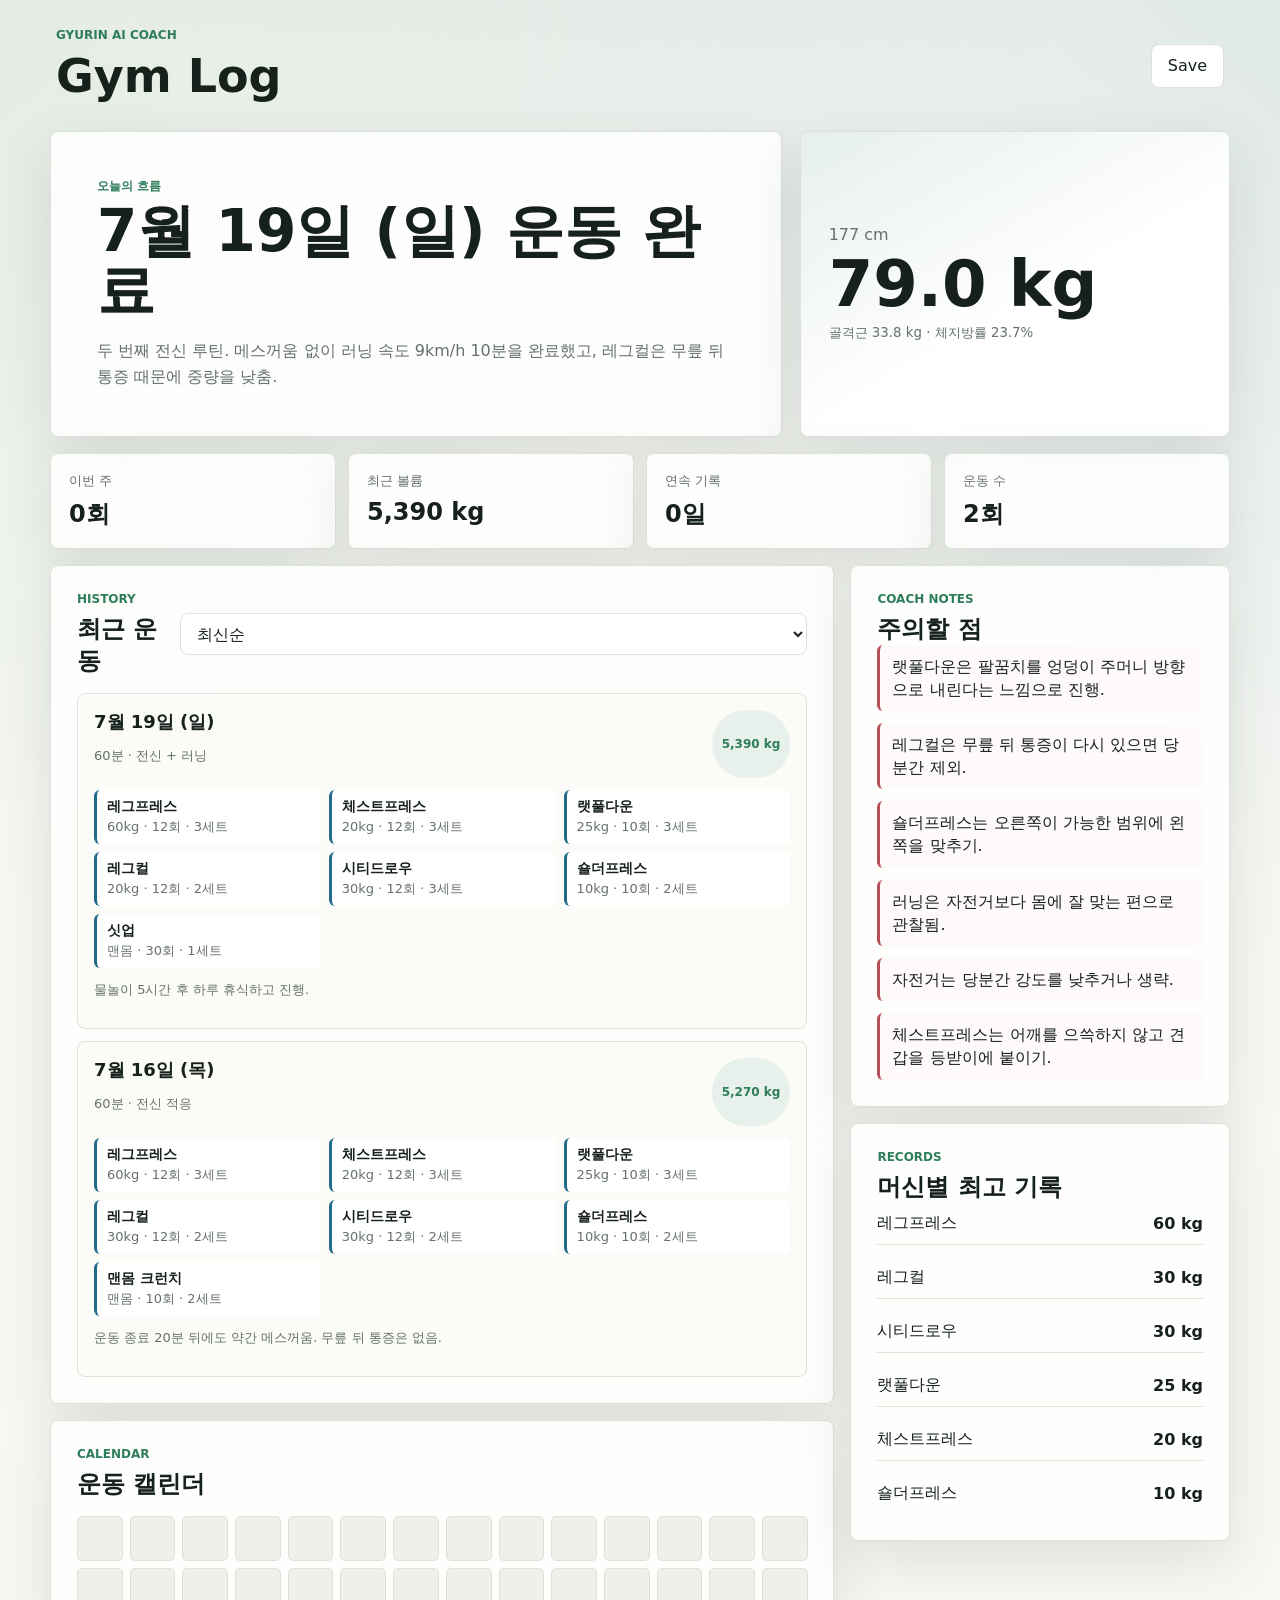
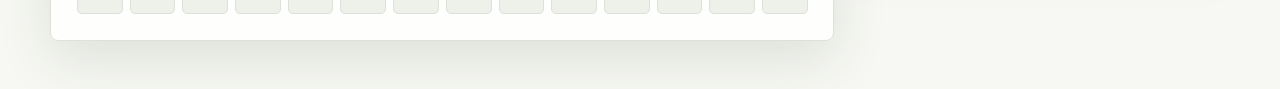
==== index.html @ 1084e630 "Add Gym Log save workflow" ====
<!doctype html>
<html lang="ko">
  <head>
    <meta charset="utf-8">
    <meta name="viewport" content="width=device-width, initial-scale=1">
    <title>Gym Log</title>
    <meta name="description" content="Personal workout log and AI coaching history.">
    <link rel="stylesheet" href="./styles.css">
  </head>
  <body>
    <header class="topbar">
      <div>
        <p class="eyebrow">Gyurin AI Coach</p>
        <h1>Gym Log</h1>
      </div>
      <a class="ghost-button" href="./save.html" aria-label="저장 페이지 열기">Save</a>
    </header>

    <main>
      <section class="hero">
        <div class="hero-copy">
          <p class="eyebrow">오늘의 흐름</p>
          <h2 id="heroTitle">운동 기록을 불러오는 중</h2>
          <p id="heroText">최근 운동, 주간 기록, 주의할 부위를 정리하고 있어.</p>
        </div>
        <div class="body-panel" aria-label="현재 인바디 기준">
          <span>177 cm</span>
          <strong>79.0 kg</strong>
          <small>골격근 33.8 kg · 체지방률 23.7%</small>
        </div>
      </section>

      <section class="metrics" aria-label="운동 요약">
        <article>
          <span>이번 주</span>
          <strong id="weekCount">0회</strong>
        </article>
        <article>
          <span>최근 볼륨</span>
          <strong id="lastVolume">0 kg</strong>
        </article>
        <article>
          <span>연속 기록</span>
          <strong id="streak">0일</strong>
        </article>
        <article>
          <span>운동 수</span>
          <strong id="totalWorkouts">0회</strong>
        </article>
      </section>

      <section class="layout">
        <div class="primary-stack">
          <section class="section">
            <div class="section-heading">
              <div>
                <p class="eyebrow">History</p>
                <h2>최근 운동</h2>
              </div>
              <select id="sortSelect" aria-label="운동 기록 정렬">
                <option value="desc">최신순</option>
                <option value="asc">오래된순</option>
              </select>
            </div>
            <div id="workoutList" class="workout-list"></div>
          </section>

          <section class="section">
            <div class="section-heading">
              <div>
                <p class="eyebrow">Calendar</p>
                <h2>운동 캘린더</h2>
              </div>
            </div>
            <div id="calendar" class="calendar" aria-label="최근 운동 캘린더"></div>
          </section>
        </div>

        <aside class="side-stack">
          <section class="section">
            <p class="eyebrow">Coach Notes</p>
            <h2>주의할 점</h2>
            <div id="coachNotes" class="note-list"></div>
          </section>

          <section class="section">
            <p class="eyebrow">Records</p>
            <h2>머신별 최고 기록</h2>
            <div id="records" class="record-list"></div>
          </section>
        </aside>
      </section>
    </main>

    <script src="./app.js"></script>
  </body>
</html>
---- styles.css ----
:root {
  color-scheme: light;
  --ink: #17211b;
  --muted: #65716a;
  --paper: #f7f8f3;
  --panel: #ffffff;
  --line: #dce2d7;
  --green: #2f7d5b;
  --blue: #246b8a;
  --gold: #b98524;
  --rose: #b7505a;
  --shadow: 0 18px 55px rgba(35, 47, 39, 0.12);
}

* {
  box-sizing: border-box;
}

body {
  margin: 0;
  min-height: 100vh;
  background:
    linear-gradient(140deg, rgba(47, 125, 91, 0.10), transparent 34%),
    linear-gradient(220deg, rgba(36, 107, 138, 0.11), transparent 36%),
    var(--paper);
  color: var(--ink);
  font-family: Inter, Pretendard, "Segoe UI", system-ui, -apple-system, sans-serif;
}

a {
  color: inherit;
}

button,
input,
textarea,
select {
  font: inherit;
}

.topbar {
  display: flex;
  align-items: center;
  justify-content: space-between;
  gap: 16px;
  padding: 28px clamp(18px, 5vw, 56px) 10px;
}

.topbar h1,
.hero h2,
.section h2 {
  margin: 0;
  letter-spacing: 0;
}

.topbar h1 {
  font-size: clamp(28px, 4vw, 46px);
}

.eyebrow {
  margin: 0 0 7px;
  color: var(--green);
  font-size: 12px;
  font-weight: 800;
  letter-spacing: 0;
  text-transform: uppercase;
}

main {
  width: min(1180px, calc(100% - 32px));
  margin: 0 auto 48px;
}

.hero {
  display: grid;
  grid-template-columns: 1.7fr 1fr;
  gap: 18px;
  align-items: stretch;
  margin-top: 18px;
}

.hero-copy,
.body-panel,
.section,
.metrics article,
.save-card {
  background: rgba(255, 255, 255, 0.86);
  border: 1px solid var(--line);
  box-shadow: var(--shadow);
}

.hero-copy {
  min-height: 230px;
  padding: clamp(24px, 5vw, 46px);
  display: flex;
  flex-direction: column;
  justify-content: center;
  border-radius: 8px;
}

.hero-copy h2 {
  max-width: 720px;
  font-size: clamp(30px, 5vw, 58px);
  line-height: 1.02;
}

.hero-copy p:last-child {
  max-width: 640px;
  margin: 18px 0 0;
  color: var(--muted);
  font-size: 16px;
  line-height: 1.6;
}

.body-panel {
  border-radius: 8px;
  padding: 28px;
  display: flex;
  flex-direction: column;
  justify-content: center;
  gap: 8px;
  background:
    linear-gradient(150deg, rgba(47, 125, 91, 0.12), transparent 56%),
    #ffffff;
}

.body-panel span,
.body-panel small {
  color: var(--muted);
}

.body-panel strong {
  font-size: clamp(38px, 6vw, 64px);
  line-height: 1;
}

.ghost-button,
.primary-button,
.secondary-button {
  min-height: 44px;
  border-radius: 8px;
  border: 1px solid var(--line);
  padding: 0 16px;
  display: inline-flex;
  align-items: center;
  justify-content: center;
  text-decoration: none;
  cursor: pointer;
}

.ghost-button,
.secondary-button {
  background: #ffffff;
}

.primary-button {
  border-color: var(--green);
  background: var(--green);
  color: #ffffff;
  font-weight: 800;
}

.metrics {
  display: grid;
  grid-template-columns: repeat(4, 1fr);
  gap: 12px;
  margin: 16px 0;
}

.metrics article {
  border-radius: 8px;
  padding: 18px;
}

.metrics span {
  display: block;
  color: var(--muted);
  font-size: 13px;
}

.metrics strong {
  display: block;
  margin-top: 8px;
  font-size: 24px;
}

.layout {
  display: grid;
  grid-template-columns: minmax(0, 1.55fr) minmax(300px, 0.75fr);
  gap: 16px;
}

.primary-stack,
.side-stack {
  display: grid;
  gap: 16px;
  align-content: start;
}

.section {
  border-radius: 8px;
  padding: clamp(18px, 3vw, 26px);
}

.section-heading {
  display: flex;
  align-items: center;
  justify-content: space-between;
  gap: 14px;
  margin-bottom: 16px;
}

select,
input,
textarea {
  width: 100%;
  border: 1px solid var(--line);
  border-radius: 8px;
  background: #ffffff;
  color: var(--ink);
}

select,
input {
  min-height: 42px;
  padding: 0 12px;
}

textarea {
  min-height: 200px;
  padding: 12px;
  resize: vertical;
}

.workout-list,
.note-list,
.record-list {
  display: grid;
  gap: 12px;
}

.workout-card {
  border: 1px solid var(--line);
  border-radius: 8px;
  padding: 16px;
  background: #fbfcf8;
}

.workout-card header {
  display: flex;
  justify-content: space-between;
  gap: 12px;
  margin-bottom: 12px;
}

.workout-card h3 {
  margin: 0;
  font-size: 18px;
}

.pill {
  display: inline-flex;
  align-items: center;
  min-height: 28px;
  padding: 0 10px;
  border-radius: 999px;
  background: #e7f0ea;
  color: var(--green);
  font-size: 12px;
  font-weight: 800;
  white-space: nowrap;
}

.exercise-grid {
  display: grid;
  grid-template-columns: repeat(auto-fit, minmax(170px, 1fr));
  gap: 8px;
}

.exercise {
  border-left: 3px solid var(--blue);
  padding: 8px 10px;
  background: #ffffff;
  border-radius: 6px;
}

.exercise strong {
  display: block;
  font-size: 14px;
}

.exercise span,
.muted {
  color: var(--muted);
  font-size: 13px;
}

.note {
  border-left: 3px solid var(--rose);
  padding: 10px 12px;
  background: #fffafa;
  border-radius: 6px;
  line-height: 1.45;
}

.record {
  display: grid;
  grid-template-columns: 1fr auto;
  gap: 10px;
  align-items: center;
  border-bottom: 1px solid var(--line);
  padding: 10px 0;
}

.record:last-child {
  border-bottom: 0;
}

.calendar {
  display: grid;
  grid-template-columns: repeat(14, 1fr);
  gap: 7px;
}

.day {
  aspect-ratio: 1;
  border-radius: 5px;
  background: #edf1e9;
  border: 1px solid #dce2d7;
}

.day.done {
  background: var(--green);
  border-color: var(--green);
}

.save-shell {
  width: min(900px, calc(100% - 32px));
  margin: 30px auto 60px;
}

.save-card {
  border-radius: 8px;
  padding: clamp(18px, 4vw, 30px);
  margin-top: 14px;
}

.form-grid {
  display: grid;
  grid-template-columns: 1fr 1fr;
  gap: 12px;
  margin: 18px 0;
}

.field label {
  display: block;
  margin-bottom: 7px;
  color: var(--muted);
  font-size: 13px;
  font-weight: 700;
}

.actions {
  display: flex;
  flex-wrap: wrap;
  gap: 10px;
  margin-top: 14px;
}

.status {
  margin-top: 14px;
  min-height: 24px;
  color: var(--muted);
}

.preview {
  margin-top: 16px;
  border: 1px solid var(--line);
  border-radius: 8px;
  padding: 14px;
  background: #fbfcf8;
  white-space: pre-wrap;
}

@media (max-width: 860px) {
  .hero,
  .layout,
  .form-grid {
    grid-template-columns: 1fr;
  }

  .metrics {
    grid-template-columns: repeat(2, 1fr);
  }

  .calendar {
    grid-template-columns: repeat(7, 1fr);
  }
}

@media (max-width: 520px) {
  .topbar {
    align-items: flex-start;
  }

  .metrics {
    grid-template-columns: 1fr;
  }

  .section-heading,
  .workout-card header {
    align-items: flex-start;
    flex-direction: column;
  }
}
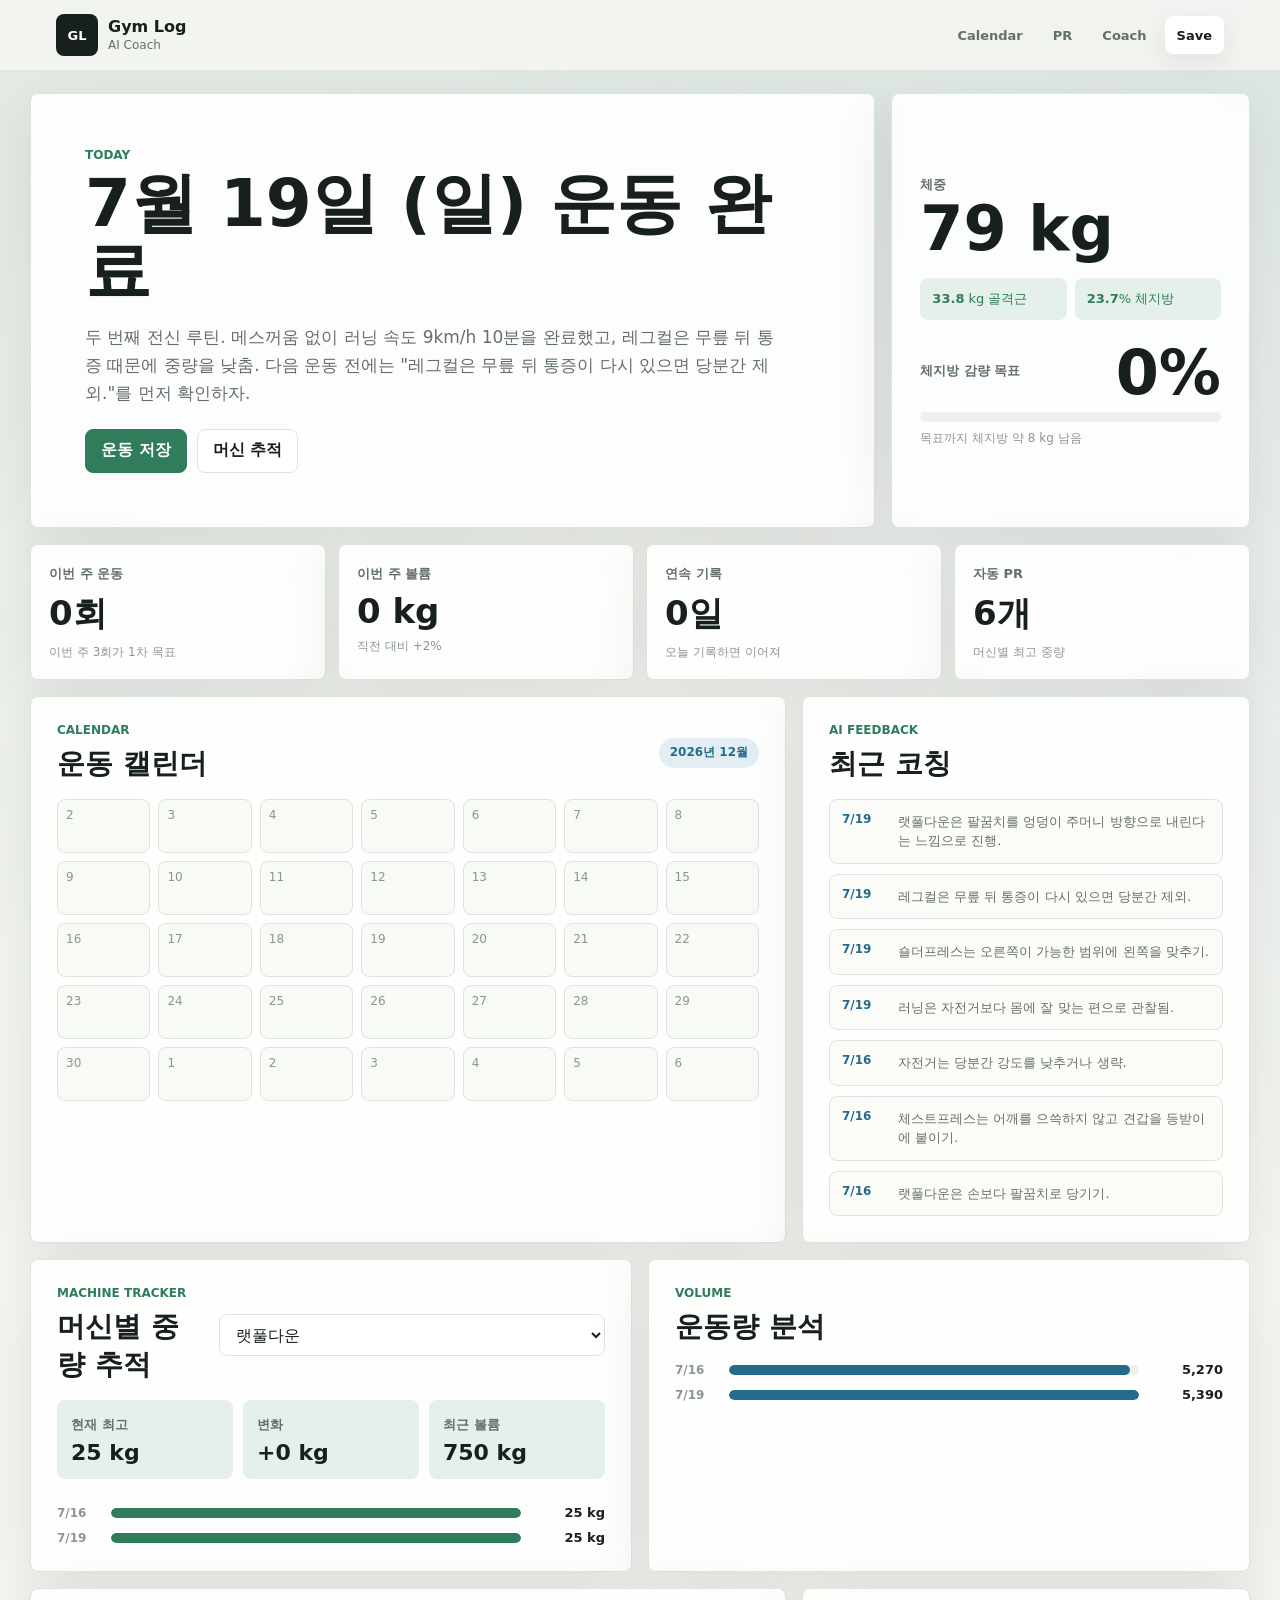
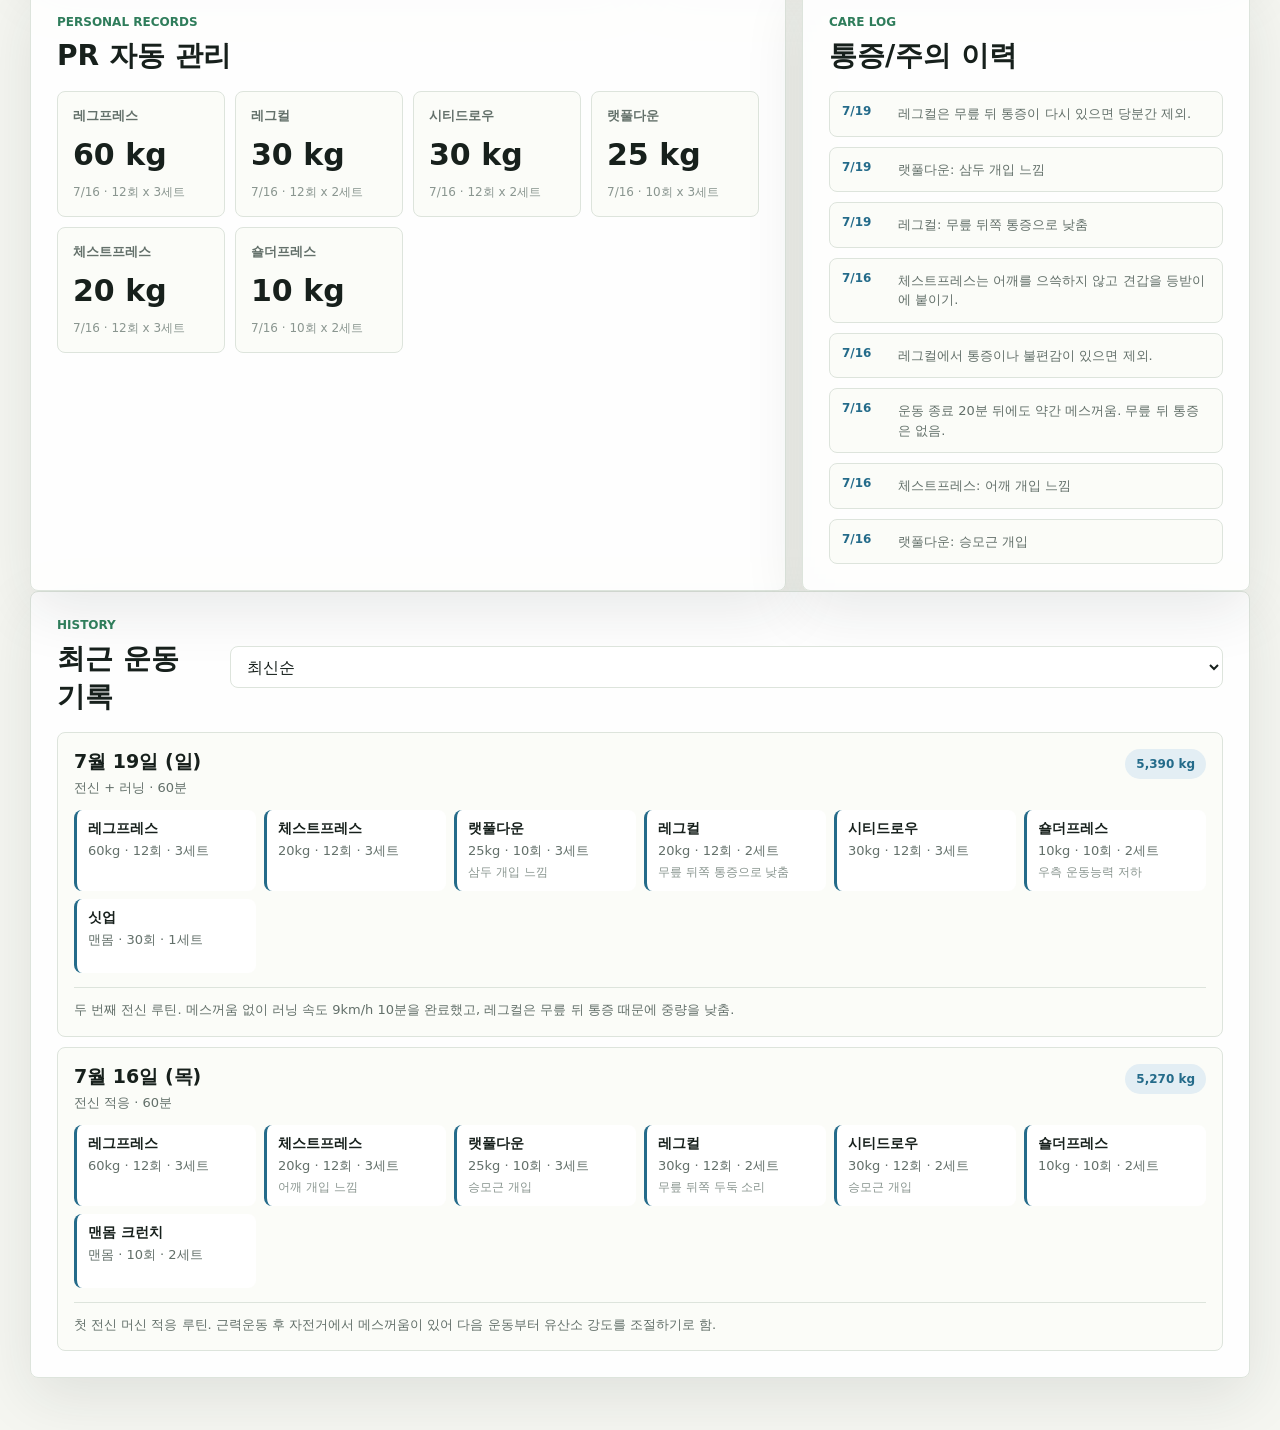
==== commit 20c756ab: "Improve Gym Log dashboard UX" ====
--- a/index.html
+++ b/index.html
@@ -4,91 +4,161 @@
     <meta charset="utf-8">
     <meta name="viewport" content="width=device-width, initial-scale=1">
     <title>Gym Log</title>
-    <meta name="description" content="Personal workout log and AI coaching history.">
+    <meta name="description" content="Personal workout dashboard and AI coaching history.">
     <link rel="stylesheet" href="./styles.css">
   </head>
   <body>
     <header class="topbar">
-      <div>
-        <p class="eyebrow">Gyurin AI Coach</p>
-        <h1>Gym Log</h1>
-      </div>
-      <a class="ghost-button" href="./save.html" aria-label="저장 페이지 열기">Save</a>
+      <a class="brand" href="./index.html" aria-label="Gym Log home">
+        <span class="brand-mark">GL</span>
+        <span>
+          <strong>Gym Log</strong>
+          <small>AI Coach</small>
+        </span>
+      </a>
+      <nav class="nav-actions" aria-label="주요 메뉴">
+        <a href="#calendar">Calendar</a>
+        <a href="#records">PR</a>
+        <a href="#coach">Coach</a>
+        <a class="save-link" href="./save.html">Save</a>
+      </nav>
     </header>
 
     <main>
       <section class="hero">
         <div class="hero-copy">
-          <p class="eyebrow">오늘의 흐름</p>
-          <h2 id="heroTitle">운동 기록을 불러오는 중</h2>
-          <p id="heroText">최근 운동, 주간 기록, 주의할 부위를 정리하고 있어.</p>
+          <p class="eyebrow">Today</p>
+          <h1 id="heroTitle">운동 기록을 정리하는 중</h1>
+          <p id="heroText">최근 운동, 통증 이력, PR, 목표 달성률을 한 화면에서 볼 수 있게 준비하고 있어.</p>
+          <div class="hero-actions">
+            <a class="primary-button" href="./save.html">운동 저장</a>
+            <a class="secondary-button" href="#tracker">머신 추적</a>
+          </div>
         </div>
-        <div class="body-panel" aria-label="현재 인바디 기준">
-          <span>177 cm</span>
-          <strong>79.0 kg</strong>
-          <small>골격근 33.8 kg · 체지방률 23.7%</small>
-        </div>
+
+        <aside class="readiness-panel" aria-label="현재 상태">
+          <div>
+            <span class="label">체중</span>
+            <strong id="currentWeight">79.0 kg</strong>
+          </div>
+          <div class="readiness-grid">
+            <span><b id="muscleMass">33.8</b> kg 골격근</span>
+            <span><b id="bodyFat">23.7</b>% 체지방</span>
+          </div>
+          <div class="progress-wrap">
+            <div class="progress-label">
+              <span>체지방 감량 목표</span>
+              <strong id="goalPercent">0%</strong>
+            </div>
+            <div class="progress-track"><span id="goalBar"></span></div>
+            <small id="goalText">인바디가 추가되면 진행률이 자동 계산돼.</small>
+          </div>
+        </aside>
       </section>
 
       <section class="metrics" aria-label="운동 요약">
         <article>
-          <span>이번 주</span>
+          <span>이번 주 운동</span>
           <strong id="weekCount">0회</strong>
+          <small id="weekHint">주간 루틴을 기다리는 중</small>
         </article>
         <article>
-          <span>최근 볼륨</span>
-          <strong id="lastVolume">0 kg</strong>
+          <span>이번 주 볼륨</span>
+          <strong id="weekVolume">0 kg</strong>
+          <small id="volumeHint">중량 운동 기준</small>
         </article>
         <article>
           <span>연속 기록</span>
           <strong id="streak">0일</strong>
+          <small>오늘 기록하면 이어져</small>
         </article>
         <article>
-          <span>운동 수</span>
-          <strong id="totalWorkouts">0회</strong>
+          <span>자동 PR</span>
+          <strong id="recordCount">0개</strong>
+          <small>머신별 최고 중량</small>
         </article>
       </section>
 
-      <section class="layout">
-        <div class="primary-stack">
-          <section class="section">
-            <div class="section-heading">
-              <div>
-                <p class="eyebrow">History</p>
-                <h2>최근 운동</h2>
-              </div>
-              <select id="sortSelect" aria-label="운동 기록 정렬">
-                <option value="desc">최신순</option>
-                <option value="asc">오래된순</option>
-              </select>
+      <section class="dashboard-grid">
+        <section class="panel calendar-panel" id="calendar">
+          <div class="panel-heading">
+            <div>
+              <p class="eyebrow">Calendar</p>
+              <h2>운동 캘린더</h2>
             </div>
-            <div id="workoutList" class="workout-list"></div>
-          </section>
+            <span class="chip" id="monthLabel">이번 달</span>
+          </div>
+          <div id="calendarGrid" class="calendar-grid" aria-label="최근 운동 캘린더"></div>
+        </section>
 
-          <section class="section">
-            <div class="section-heading">
-              <div>
-                <p class="eyebrow">Calendar</p>
-                <h2>운동 캘린더</h2>
-              </div>
+        <section class="panel" id="coach">
+          <div class="panel-heading">
+            <div>
+              <p class="eyebrow">AI Feedback</p>
+              <h2>최근 코칭</h2>
             </div>
-            <div id="calendar" class="calendar" aria-label="최근 운동 캘린더"></div>
-          </section>
+          </div>
+          <div id="coachNotes" class="timeline"></div>
+        </section>
+      </section>
+
+      <section class="analysis-grid">
+        <section class="panel" id="tracker">
+          <div class="panel-heading">
+            <div>
+              <p class="eyebrow">Machine Tracker</p>
+              <h2>머신별 중량 추적</h2>
+            </div>
+            <select id="exerciseSelect" aria-label="운동 선택"></select>
+          </div>
+          <div id="exerciseTrend" class="trend"></div>
+        </section>
+
+        <section class="panel">
+          <div class="panel-heading">
+            <div>
+              <p class="eyebrow">Volume</p>
+              <h2>운동량 분석</h2>
+            </div>
+          </div>
+          <div id="volumeChart" class="bar-chart"></div>
+        </section>
+      </section>
+
+      <section class="dashboard-grid lower-grid">
+        <section class="panel" id="records">
+          <div class="panel-heading">
+            <div>
+              <p class="eyebrow">Personal Records</p>
+              <h2>PR 자동 관리</h2>
+            </div>
+          </div>
+          <div id="recordsList" class="record-grid"></div>
+        </section>
+
+        <section class="panel">
+          <div class="panel-heading">
+            <div>
+              <p class="eyebrow">Care Log</p>
+              <h2>통증/주의 이력</h2>
+            </div>
+          </div>
+          <div id="painHistory" class="care-list"></div>
+        </section>
+      </section>
+
+      <section class="panel">
+        <div class="panel-heading">
+          <div>
+            <p class="eyebrow">History</p>
+            <h2>최근 운동 기록</h2>
+          </div>
+          <select id="sortSelect" aria-label="운동 기록 정렬">
+            <option value="desc">최신순</option>
+            <option value="asc">오래된순</option>
+          </select>
         </div>
-
-        <aside class="side-stack">
-          <section class="section">
-            <p class="eyebrow">Coach Notes</p>
-            <h2>주의할 점</h2>
-            <div id="coachNotes" class="note-list"></div>
-          </section>
-
-          <section class="section">
-            <p class="eyebrow">Records</p>
-            <h2>머신별 최고 기록</h2>
-            <div id="records" class="record-list"></div>
-          </section>
-        </aside>
+        <div id="workoutList" class="workout-list"></div>
       </section>
     </main>
 
--- a/styles.css
+++ b/styles.css
@@ -1,27 +1,36 @@
 :root {
   color-scheme: light;
-  --ink: #17211b;
-  --muted: #65716a;
-  --paper: #f7f8f3;
+  --ink: #17201c;
+  --muted: #63706a;
+  --quiet: #8a9690;
+  --paper: #f5f6f1;
   --panel: #ffffff;
-  --line: #dce2d7;
+  --line: #dde4dc;
   --green: #2f7d5b;
+  --green-soft: #e4f0e9;
   --blue: #246b8a;
-  --gold: #b98524;
+  --blue-soft: #e3eef4;
+  --gold: #b98324;
+  --gold-soft: #f3ead7;
   --rose: #b7505a;
-  --shadow: 0 18px 55px rgba(35, 47, 39, 0.12);
+  --rose-soft: #f7e8ea;
+  --shadow: 0 18px 60px rgba(32, 43, 37, 0.10);
 }
 
 * {
   box-sizing: border-box;
+}
+
+html {
+  scroll-behavior: smooth;
 }
 
 body {
   margin: 0;
   min-height: 100vh;
   background:
-    linear-gradient(140deg, rgba(47, 125, 91, 0.10), transparent 34%),
-    linear-gradient(220deg, rgba(36, 107, 138, 0.11), transparent 36%),
+    linear-gradient(150deg, rgba(47, 125, 91, 0.10), transparent 28%),
+    linear-gradient(225deg, rgba(36, 107, 138, 0.10), transparent 30%),
     var(--paper);
   color: var(--ink);
   font-family: Inter, Pretendard, "Segoe UI", system-ui, -apple-system, sans-serif;
@@ -39,125 +48,249 @@
 }
 
 .topbar {
+  position: sticky;
+  top: 0;
+  z-index: 10;
   display: flex;
   align-items: center;
   justify-content: space-between;
+  gap: 18px;
+  padding: 14px clamp(16px, 5vw, 56px);
+  border-bottom: 1px solid rgba(221, 228, 220, 0.86);
+  background: rgba(245, 246, 241, 0.84);
+  backdrop-filter: blur(18px);
+}
+
+.brand {
+  display: inline-flex;
+  align-items: center;
+  gap: 10px;
+  text-decoration: none;
+}
+
+.brand-mark {
+  display: grid;
+  place-items: center;
+  width: 42px;
+  height: 42px;
+  border-radius: 8px;
+  background: var(--ink);
+  color: #ffffff;
+  font-size: 13px;
+  font-weight: 900;
+}
+
+.brand strong,
+.brand small {
+  display: block;
+}
+
+.brand strong {
+  line-height: 1.1;
+}
+
+.brand small {
+  margin-top: 2px;
+  color: var(--muted);
+  font-size: 12px;
+}
+
+.nav-actions {
+  display: flex;
+  align-items: center;
+  gap: 6px;
+}
+
+.nav-actions a {
+  min-height: 38px;
+  display: inline-flex;
+  align-items: center;
+  padding: 0 12px;
+  border-radius: 8px;
+  color: var(--muted);
+  font-size: 13px;
+  font-weight: 800;
+  text-decoration: none;
+}
+
+.nav-actions a:hover,
+.nav-actions .save-link {
+  background: #ffffff;
+  color: var(--ink);
+  box-shadow: 0 8px 25px rgba(32, 43, 37, 0.08);
+}
+
+main {
+  width: min(1220px, calc(100% - 32px));
+  margin: 22px auto 52px;
+}
+
+.hero {
+  display: grid;
+  grid-template-columns: minmax(0, 1.65fr) minmax(310px, 0.7fr);
   gap: 16px;
-  padding: 28px clamp(18px, 5vw, 56px) 10px;
-}
-
-.topbar h1,
-.hero h2,
-.section h2 {
-  margin: 0;
-  letter-spacing: 0;
-}
-
-.topbar h1 {
-  font-size: clamp(28px, 4vw, 46px);
-}
-
-.eyebrow {
-  margin: 0 0 7px;
-  color: var(--green);
-  font-size: 12px;
-  font-weight: 800;
-  letter-spacing: 0;
-  text-transform: uppercase;
-}
-
-main {
-  width: min(1180px, calc(100% - 32px));
-  margin: 0 auto 48px;
-}
-
-.hero {
-  display: grid;
-  grid-template-columns: 1.7fr 1fr;
-  gap: 18px;
   align-items: stretch;
-  margin-top: 18px;
 }
 
 .hero-copy,
-.body-panel,
-.section,
+.readiness-panel,
 .metrics article,
+.panel,
 .save-card {
-  background: rgba(255, 255, 255, 0.86);
-  border: 1px solid var(--line);
+  border: 1px solid var(--line);
+  border-radius: 8px;
+  background: rgba(255, 255, 255, 0.90);
   box-shadow: var(--shadow);
 }
 
 .hero-copy {
-  min-height: 230px;
-  padding: clamp(24px, 5vw, 46px);
+  min-height: 310px;
   display: flex;
   flex-direction: column;
   justify-content: center;
-  border-radius: 8px;
-}
-
-.hero-copy h2 {
-  max-width: 720px;
-  font-size: clamp(30px, 5vw, 58px);
+  padding: clamp(26px, 5vw, 54px);
+}
+
+.eyebrow {
+  margin: 0 0 8px;
+  color: var(--green);
+  font-size: 12px;
+  font-weight: 900;
+  letter-spacing: 0;
+  text-transform: uppercase;
+}
+
+h1,
+h2,
+h3,
+p {
+  letter-spacing: 0;
+}
+
+.hero h1 {
+  max-width: 760px;
+  margin: 0;
+  font-size: clamp(34px, 6vw, 66px);
   line-height: 1.02;
 }
 
-.hero-copy p:last-child {
-  max-width: 640px;
+.hero-copy > p:last-of-type {
+  max-width: 700px;
   margin: 18px 0 0;
   color: var(--muted);
-  font-size: 16px;
-  line-height: 1.6;
-}
-
-.body-panel {
-  border-radius: 8px;
-  padding: 28px;
+  font-size: 17px;
+  line-height: 1.65;
+}
+
+.hero-actions,
+.actions {
   display: flex;
-  flex-direction: column;
+  flex-wrap: wrap;
+  gap: 10px;
+  margin-top: 22px;
+}
+
+.primary-button,
+.secondary-button,
+.ghost-button {
+  min-height: 44px;
+  display: inline-flex;
+  align-items: center;
   justify-content: center;
-  gap: 8px;
-  background:
-    linear-gradient(150deg, rgba(47, 125, 91, 0.12), transparent 56%),
-    #ffffff;
-}
-
-.body-panel span,
-.body-panel small {
-  color: var(--muted);
-}
-
-.body-panel strong {
-  font-size: clamp(38px, 6vw, 64px);
-  line-height: 1;
-}
-
-.ghost-button,
-.primary-button,
-.secondary-button {
-  min-height: 44px;
-  border-radius: 8px;
-  border: 1px solid var(--line);
-  padding: 0 16px;
-  display: inline-flex;
-  align-items: center;
-  justify-content: center;
+  border: 1px solid var(--line);
+  border-radius: 8px;
+  padding: 0 15px;
+  font-weight: 850;
   text-decoration: none;
   cursor: pointer;
-}
-
-.ghost-button,
-.secondary-button {
-  background: #ffffff;
 }
 
 .primary-button {
   border-color: var(--green);
   background: var(--green);
   color: #ffffff;
+}
+
+.secondary-button,
+.ghost-button {
+  background: #ffffff;
+  color: var(--ink);
+}
+
+.readiness-panel {
+  display: grid;
+  align-content: center;
+  gap: 18px;
+  padding: 28px;
+}
+
+.label,
+.metrics span,
+.tracker-summary span,
+.progress-label span {
+  color: var(--muted);
+  font-size: 13px;
   font-weight: 800;
+}
+
+.readiness-panel strong {
+  display: block;
+  margin-top: 4px;
+  font-size: clamp(42px, 6vw, 62px);
+  line-height: 1;
+}
+
+.readiness-grid {
+  display: grid;
+  grid-template-columns: 1fr 1fr;
+  gap: 8px;
+}
+
+.readiness-grid span {
+  padding: 12px;
+  border-radius: 8px;
+  background: var(--green-soft);
+  color: var(--green);
+  font-size: 13px;
+}
+
+.progress-wrap {
+  display: grid;
+  gap: 8px;
+}
+
+.progress-label {
+  display: flex;
+  align-items: center;
+  justify-content: space-between;
+  gap: 10px;
+}
+
+.progress-track,
+.trend-track,
+.bar-track {
+  display: block;
+  height: 10px;
+  overflow: hidden;
+  border-radius: 999px;
+  background: #edf1eb;
+}
+
+.progress-track span,
+.trend-track b,
+.bar-track b {
+  display: block;
+  height: 100%;
+  border-radius: inherit;
+  background: var(--green);
+}
+
+.progress-wrap small,
+.metrics small,
+.record-card small,
+.exercise small {
+  color: var(--quiet);
+  font-size: 12px;
 }
 
 .metrics {
@@ -168,46 +301,59 @@
 }
 
 .metrics article {
-  border-radius: 8px;
+  min-height: 116px;
   padding: 18px;
-}
-
-.metrics span {
-  display: block;
-  color: var(--muted);
-  font-size: 13px;
 }
 
 .metrics strong {
   display: block;
-  margin-top: 8px;
-  font-size: 24px;
-}
-
-.layout {
-  display: grid;
-  grid-template-columns: minmax(0, 1.55fr) minmax(300px, 0.75fr);
+  margin: 8px 0 4px;
+  font-size: clamp(24px, 3vw, 34px);
+}
+
+.dashboard-grid,
+.analysis-grid {
+  display: grid;
   gap: 16px;
-}
-
-.primary-stack,
-.side-stack {
-  display: grid;
-  gap: 16px;
-  align-content: start;
-}
-
-.section {
-  border-radius: 8px;
+  margin-top: 16px;
+}
+
+.dashboard-grid {
+  grid-template-columns: minmax(0, 1.35fr) minmax(330px, 0.8fr);
+}
+
+.analysis-grid {
+  grid-template-columns: minmax(0, 1fr) minmax(0, 1fr);
+}
+
+.panel {
   padding: clamp(18px, 3vw, 26px);
 }
 
-.section-heading {
+.panel-heading {
   display: flex;
   align-items: center;
   justify-content: space-between;
   gap: 14px;
   margin-bottom: 16px;
+}
+
+.panel-heading h2 {
+  margin: 0;
+  font-size: clamp(20px, 2.5vw, 28px);
+}
+
+.chip {
+  display: inline-flex;
+  min-height: 30px;
+  align-items: center;
+  border-radius: 999px;
+  padding: 0 11px;
+  background: var(--blue-soft);
+  color: var(--blue);
+  font-size: 12px;
+  font-weight: 900;
+  white-space: nowrap;
 }
 
 select,
@@ -227,120 +373,238 @@
 }
 
 textarea {
-  min-height: 200px;
+  min-height: 220px;
+  padding: 13px;
+  resize: vertical;
+}
+
+.calendar-grid {
+  display: grid;
+  grid-template-columns: repeat(7, 1fr);
+  gap: 8px;
+}
+
+.day-cell {
+  min-height: 54px;
+  display: grid;
+  align-content: space-between;
+  padding: 8px;
+  border: 1px solid var(--line);
+  border-radius: 8px;
+  background: #f8faf6;
+}
+
+.day-cell small {
+  color: var(--quiet);
+  font-size: 12px;
+}
+
+.day-cell b {
+  justify-self: end;
+  display: grid;
+  place-items: center;
+  width: 22px;
+  height: 22px;
+  border-radius: 999px;
+  background: #ffffff;
+  color: var(--green);
+  font-size: 11px;
+}
+
+.day-cell.done {
+  border-color: rgba(47, 125, 91, 0.35);
+  background: var(--green);
+}
+
+.day-cell.done small {
+  color: rgba(255, 255, 255, 0.86);
+}
+
+.timeline,
+.care-list,
+.workout-list,
+.trend,
+.bar-chart,
+.record-grid {
+  display: grid;
+  gap: 10px;
+}
+
+.timeline-item,
+.care-item {
+  display: grid;
+  grid-template-columns: 44px 1fr;
+  gap: 12px;
   padding: 12px;
-  resize: vertical;
-}
-
-.workout-list,
-.note-list,
-.record-list {
-  display: grid;
-  gap: 12px;
+  border-radius: 8px;
+  background: #fbfcf8;
+  border: 1px solid var(--line);
+}
+
+.timeline-item time,
+.care-item span {
+  color: var(--blue);
+  font-size: 12px;
+  font-weight: 900;
+}
+
+.timeline-item p,
+.care-item p,
+.summary {
+  margin: 0;
+  color: var(--muted);
+  font-size: 13px;
+  line-height: 1.5;
+}
+
+.tracker-summary {
+  display: grid;
+  grid-template-columns: repeat(3, 1fr);
+  gap: 10px;
+  margin-bottom: 16px;
+}
+
+.tracker-summary div {
+  padding: 14px;
+  border-radius: 8px;
+  background: var(--green-soft);
+}
+
+.tracker-summary strong {
+  display: block;
+  margin-top: 6px;
+  font-size: 22px;
+}
+
+.trend-bars,
+.bar-chart {
+  display: grid;
+  gap: 10px;
+}
+
+.trend-row,
+.bar-row {
+  display: grid;
+  grid-template-columns: 44px 1fr 74px;
+  gap: 10px;
+  align-items: center;
+}
+
+.trend-row time,
+.bar-row time {
+  color: var(--quiet);
+  font-size: 12px;
+  font-weight: 800;
+}
+
+.trend-row strong,
+.bar-row strong {
+  text-align: right;
+  font-size: 13px;
+}
+
+.bar-track b {
+  background: var(--blue);
+}
+
+.record-grid {
+  grid-template-columns: repeat(auto-fit, minmax(160px, 1fr));
+}
+
+.record-card {
+  min-height: 126px;
+  display: grid;
+  align-content: space-between;
+  gap: 10px;
+  padding: 15px;
+  border: 1px solid var(--line);
+  border-radius: 8px;
+  background: #fbfcf8;
+}
+
+.record-card span {
+  color: var(--muted);
+  font-size: 13px;
+  font-weight: 800;
+}
+
+.record-card strong {
+  font-size: 30px;
 }
 
 .workout-card {
-  border: 1px solid var(--line);
-  border-radius: 8px;
   padding: 16px;
+  border: 1px solid var(--line);
+  border-radius: 8px;
   background: #fbfcf8;
 }
 
 .workout-card header {
   display: flex;
+  align-items: flex-start;
   justify-content: space-between;
   gap: 12px;
-  margin-bottom: 12px;
+  margin-bottom: 13px;
 }
 
 .workout-card h3 {
+  margin: 0 0 4px;
+  font-size: 19px;
+}
+
+.workout-card header p {
   margin: 0;
-  font-size: 18px;
-}
-
-.pill {
-  display: inline-flex;
-  align-items: center;
-  min-height: 28px;
-  padding: 0 10px;
-  border-radius: 999px;
-  background: #e7f0ea;
-  color: var(--green);
-  font-size: 12px;
-  font-weight: 800;
-  white-space: nowrap;
+  color: var(--muted);
+  font-size: 13px;
 }
 
 .exercise-grid {
   display: grid;
-  grid-template-columns: repeat(auto-fit, minmax(170px, 1fr));
+  grid-template-columns: repeat(auto-fit, minmax(176px, 1fr));
   gap: 8px;
 }
 
 .exercise {
+  min-height: 74px;
+  display: grid;
+  align-content: start;
+  gap: 4px;
+  padding: 10px 11px;
   border-left: 3px solid var(--blue);
-  padding: 8px 10px;
+  border-radius: 8px;
   background: #ffffff;
-  border-radius: 6px;
 }
 
 .exercise strong {
-  display: block;
   font-size: 14px;
 }
 
-.exercise span,
-.muted {
-  color: var(--muted);
-  font-size: 13px;
-}
-
-.note {
-  border-left: 3px solid var(--rose);
-  padding: 10px 12px;
-  background: #fffafa;
-  border-radius: 6px;
-  line-height: 1.45;
-}
-
-.record {
-  display: grid;
-  grid-template-columns: 1fr auto;
-  gap: 10px;
-  align-items: center;
-  border-bottom: 1px solid var(--line);
-  padding: 10px 0;
-}
-
-.record:last-child {
-  border-bottom: 0;
-}
-
-.calendar {
-  display: grid;
-  grid-template-columns: repeat(14, 1fr);
-  gap: 7px;
-}
-
-.day {
-  aspect-ratio: 1;
-  border-radius: 5px;
-  background: #edf1e9;
-  border: 1px solid #dce2d7;
-}
-
-.day.done {
-  background: var(--green);
-  border-color: var(--green);
+.exercise span {
+  color: var(--muted);
+  font-size: 13px;
+}
+
+.summary {
+  margin-top: 14px;
+  padding-top: 12px;
+  border-top: 1px solid var(--line);
+}
+
+.empty {
+  margin: 0;
+  padding: 16px;
+  border: 1px dashed var(--line);
+  border-radius: 8px;
+  color: var(--muted);
+  background: #fbfcf8;
 }
 
 .save-shell {
-  width: min(900px, calc(100% - 32px));
+  width: min(920px, calc(100% - 32px));
   margin: 30px auto 60px;
 }
 
 .save-card {
-  border-radius: 8px;
   padding: clamp(18px, 4vw, 30px);
   margin-top: 14px;
 }
@@ -357,34 +621,28 @@
   margin-bottom: 7px;
   color: var(--muted);
   font-size: 13px;
-  font-weight: 700;
-}
-
-.actions {
-  display: flex;
-  flex-wrap: wrap;
-  gap: 10px;
-  margin-top: 14px;
+  font-weight: 800;
 }
 
 .status {
-  margin-top: 14px;
   min-height: 24px;
+  margin: 14px 0 0;
   color: var(--muted);
 }
 
 .preview {
   margin-top: 16px;
-  border: 1px solid var(--line);
-  border-radius: 8px;
   padding: 14px;
+  border: 1px solid var(--line);
+  border-radius: 8px;
   background: #fbfcf8;
   white-space: pre-wrap;
 }
 
-@media (max-width: 860px) {
+@media (max-width: 940px) {
   .hero,
-  .layout,
+  .dashboard-grid,
+  .analysis-grid,
   .form-grid {
     grid-template-columns: 1fr;
   }
@@ -392,24 +650,48 @@
   .metrics {
     grid-template-columns: repeat(2, 1fr);
   }
-
-  .calendar {
-    grid-template-columns: repeat(7, 1fr);
-  }
-}
-
-@media (max-width: 520px) {
+}
+
+@media (max-width: 640px) {
   .topbar {
     align-items: flex-start;
-  }
-
-  .metrics {
+    flex-direction: column;
+  }
+
+  .nav-actions {
+    width: 100%;
+    overflow-x: auto;
+    padding-bottom: 2px;
+  }
+
+  main {
+    width: min(100% - 24px, 1220px);
+    margin-top: 14px;
+  }
+
+  .hero-copy {
+    min-height: 0;
+  }
+
+  .metrics,
+  .readiness-grid,
+  .tracker-summary {
     grid-template-columns: 1fr;
   }
 
-  .section-heading,
+  .panel-heading,
   .workout-card header {
-    align-items: flex-start;
+    align-items: stretch;
     flex-direction: column;
   }
-}
+
+  .trend-row,
+  .bar-row {
+    grid-template-columns: 38px 1fr 64px;
+  }
+
+  .day-cell {
+    min-height: 44px;
+    padding: 6px;
+  }
+}
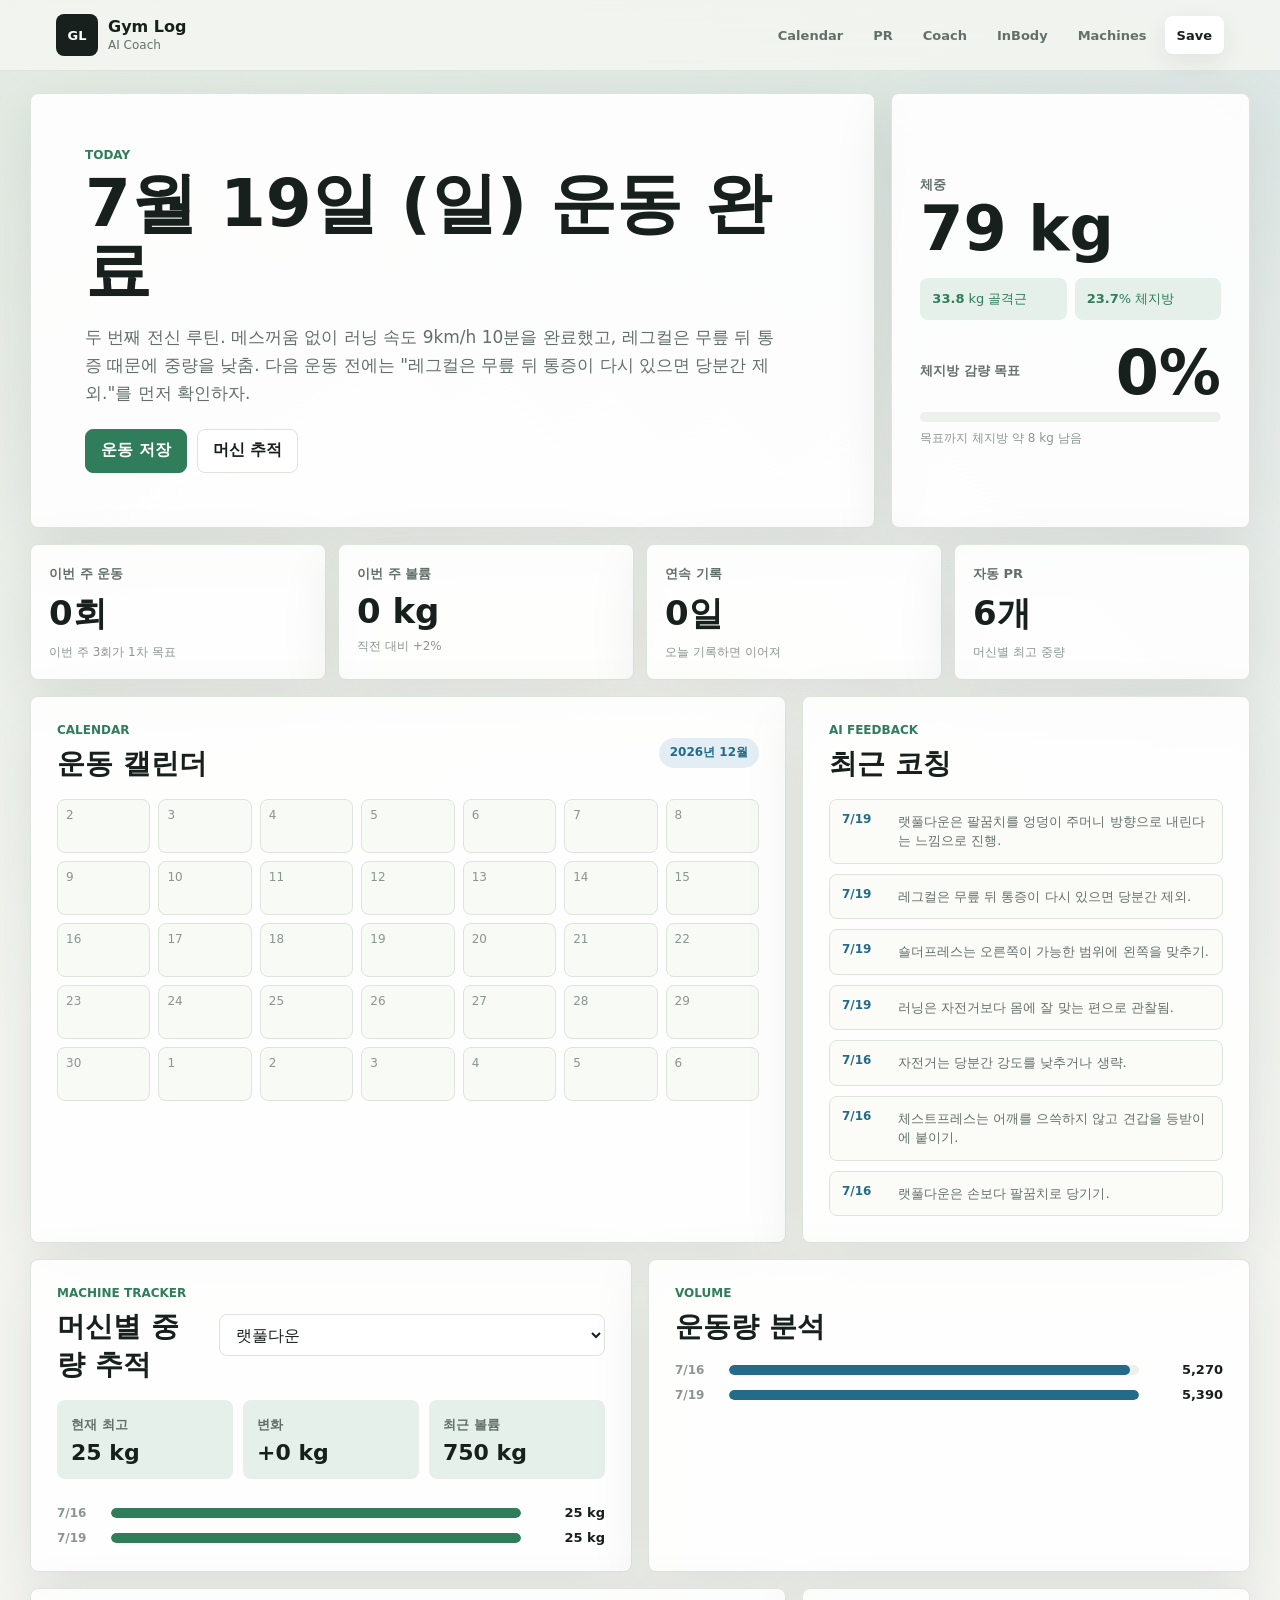
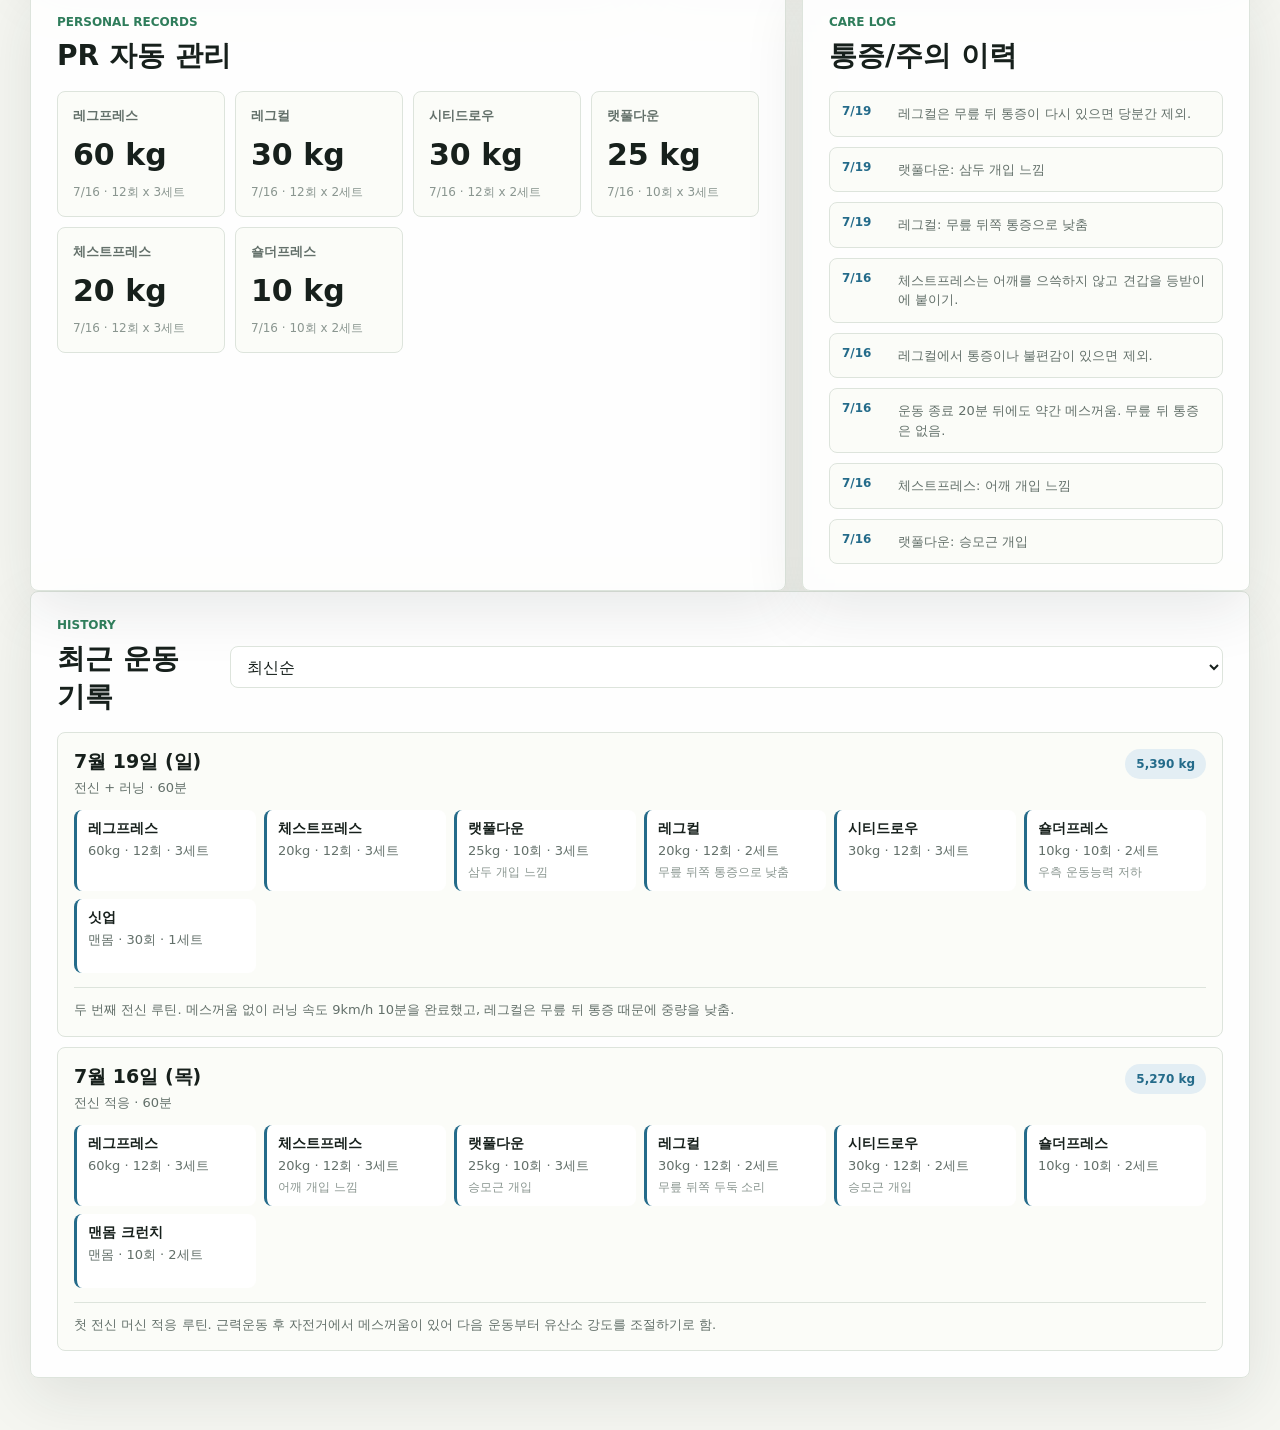
==== commit c19822ec: "Add InBody tracking and machine guide" ====
--- a/index.html
+++ b/index.html
@@ -20,6 +20,8 @@
         <a href="#calendar">Calendar</a>
         <a href="#records">PR</a>
         <a href="#coach">Coach</a>
+        <a href="./body.html">InBody</a>
+        <a href="./machines.html">Machines</a>
         <a class="save-link" href="./save.html">Save</a>
       </nav>
     </header>
--- a/styles.css
+++ b/styles.css
@@ -599,6 +599,251 @@
   background: #fbfcf8;
 }
 
+.page-hero {
+  display: grid;
+  grid-template-columns: minmax(0, 1.45fr) minmax(290px, 0.7fr);
+  gap: 16px;
+  align-items: stretch;
+  margin-bottom: 16px;
+}
+
+.page-hero > div,
+.api-note {
+  border: 1px solid var(--line);
+  border-radius: 8px;
+  background: rgba(255, 255, 255, 0.90);
+  box-shadow: var(--shadow);
+}
+
+.page-hero > div {
+  padding: clamp(24px, 5vw, 46px);
+}
+
+.page-hero h1 {
+  max-width: 760px;
+  margin: 0;
+  font-size: clamp(34px, 5vw, 58px);
+  line-height: 1.03;
+}
+
+.page-hero p {
+  max-width: 720px;
+  margin: 16px 0 0;
+  color: var(--muted);
+  line-height: 1.65;
+}
+
+.api-note {
+  display: grid;
+  align-content: center;
+  gap: 10px;
+  padding: 24px;
+}
+
+.api-note strong {
+  font-size: 20px;
+}
+
+.api-note p {
+  margin: 0;
+  color: var(--muted);
+  font-size: 14px;
+  line-height: 1.6;
+}
+
+.body-charts {
+  display: grid;
+  grid-template-columns: repeat(2, minmax(0, 1fr));
+  gap: 12px;
+}
+
+.metric-chart {
+  min-height: 190px;
+  display: grid;
+  gap: 14px;
+  padding: 15px;
+  border: 1px solid var(--line);
+  border-radius: 8px;
+  background: #fbfcf8;
+}
+
+.metric-chart header {
+  display: flex;
+  align-items: center;
+  justify-content: space-between;
+  gap: 12px;
+}
+
+.metric-chart header span {
+  color: var(--muted);
+  font-weight: 800;
+}
+
+.spark-bars {
+  height: 120px;
+  display: flex;
+  align-items: end;
+  gap: 8px;
+  padding-top: 12px;
+}
+
+.spark-bars span {
+  flex: 1;
+  min-width: 12px;
+  border-radius: 8px 8px 3px 3px;
+  background: var(--green);
+}
+
+.spark-bars.blue span {
+  background: var(--blue);
+}
+
+.spark-bars.rose span {
+  background: var(--rose);
+}
+
+.spark-bars.gold span {
+  background: var(--gold);
+}
+
+.body-form textarea {
+  min-height: 98px;
+}
+
+.body-history {
+  display: grid;
+  gap: 10px;
+}
+
+.body-row {
+  display: grid;
+  grid-template-columns: 112px repeat(3, minmax(120px, 1fr));
+  gap: 10px;
+  align-items: center;
+  padding: 13px;
+  border: 1px solid var(--line);
+  border-radius: 8px;
+  background: #fbfcf8;
+}
+
+.body-row time,
+.body-row span {
+  font-weight: 850;
+}
+
+.body-row p {
+  grid-column: 1 / -1;
+  margin: 0;
+  color: var(--muted);
+  font-size: 13px;
+}
+
+.filter-tabs {
+  display: flex;
+  gap: 8px;
+  overflow-x: auto;
+  margin: 0 0 16px;
+  padding-bottom: 4px;
+}
+
+.filter-tabs button {
+  min-height: 40px;
+  border: 1px solid var(--line);
+  border-radius: 999px;
+  padding: 0 15px;
+  background: #ffffff;
+  color: var(--muted);
+  font-weight: 850;
+  cursor: pointer;
+  white-space: nowrap;
+}
+
+.filter-tabs button.active {
+  border-color: var(--green);
+  background: var(--green);
+  color: #ffffff;
+}
+
+.machine-grid {
+  display: grid;
+  grid-template-columns: repeat(auto-fit, minmax(290px, 1fr));
+  gap: 16px;
+}
+
+.machine-card {
+  display: grid;
+  gap: 14px;
+  align-content: start;
+  padding: 18px;
+  border: 1px solid var(--line);
+  border-radius: 8px;
+  background: rgba(255, 255, 255, 0.92);
+  box-shadow: var(--shadow);
+}
+
+.machine-card header {
+  display: flex;
+  justify-content: space-between;
+  gap: 12px;
+}
+
+.machine-card h2 {
+  margin: 10px 0 0;
+  font-size: 24px;
+}
+
+.machine-card header > strong {
+  align-self: start;
+  padding: 8px 10px;
+  border-radius: 8px;
+  background: var(--gold-soft);
+  color: var(--gold);
+  font-size: 13px;
+  white-space: nowrap;
+}
+
+.target {
+  margin: 0;
+  color: var(--blue);
+  font-weight: 850;
+}
+
+.machine-section {
+  padding-top: 12px;
+  border-top: 1px solid var(--line);
+}
+
+.machine-section h3 {
+  margin: 0 0 8px;
+  font-size: 14px;
+}
+
+.machine-section p,
+.machine-section li,
+.machine-caution {
+  color: var(--muted);
+  font-size: 13px;
+  line-height: 1.55;
+}
+
+.machine-section p,
+.machine-caution {
+  margin: 0;
+}
+
+.machine-section ul {
+  margin: 0;
+  padding-left: 18px;
+}
+
+.machine-caution {
+  padding: 12px;
+  border-radius: 8px;
+  background: var(--rose-soft);
+  color: var(--rose);
+  font-weight: 750;
+}
+
 .save-shell {
   width: min(920px, calc(100% - 32px));
   margin: 30px auto 60px;
@@ -641,6 +886,7 @@
 
 @media (max-width: 940px) {
   .hero,
+  .page-hero,
   .dashboard-grid,
   .analysis-grid,
   .form-grid {
@@ -694,4 +940,13 @@
     min-height: 44px;
     padding: 6px;
   }
-}
+
+  .body-charts,
+  .body-row {
+    grid-template-columns: 1fr;
+  }
+
+  .machine-card header {
+    flex-direction: column;
+  }
+}
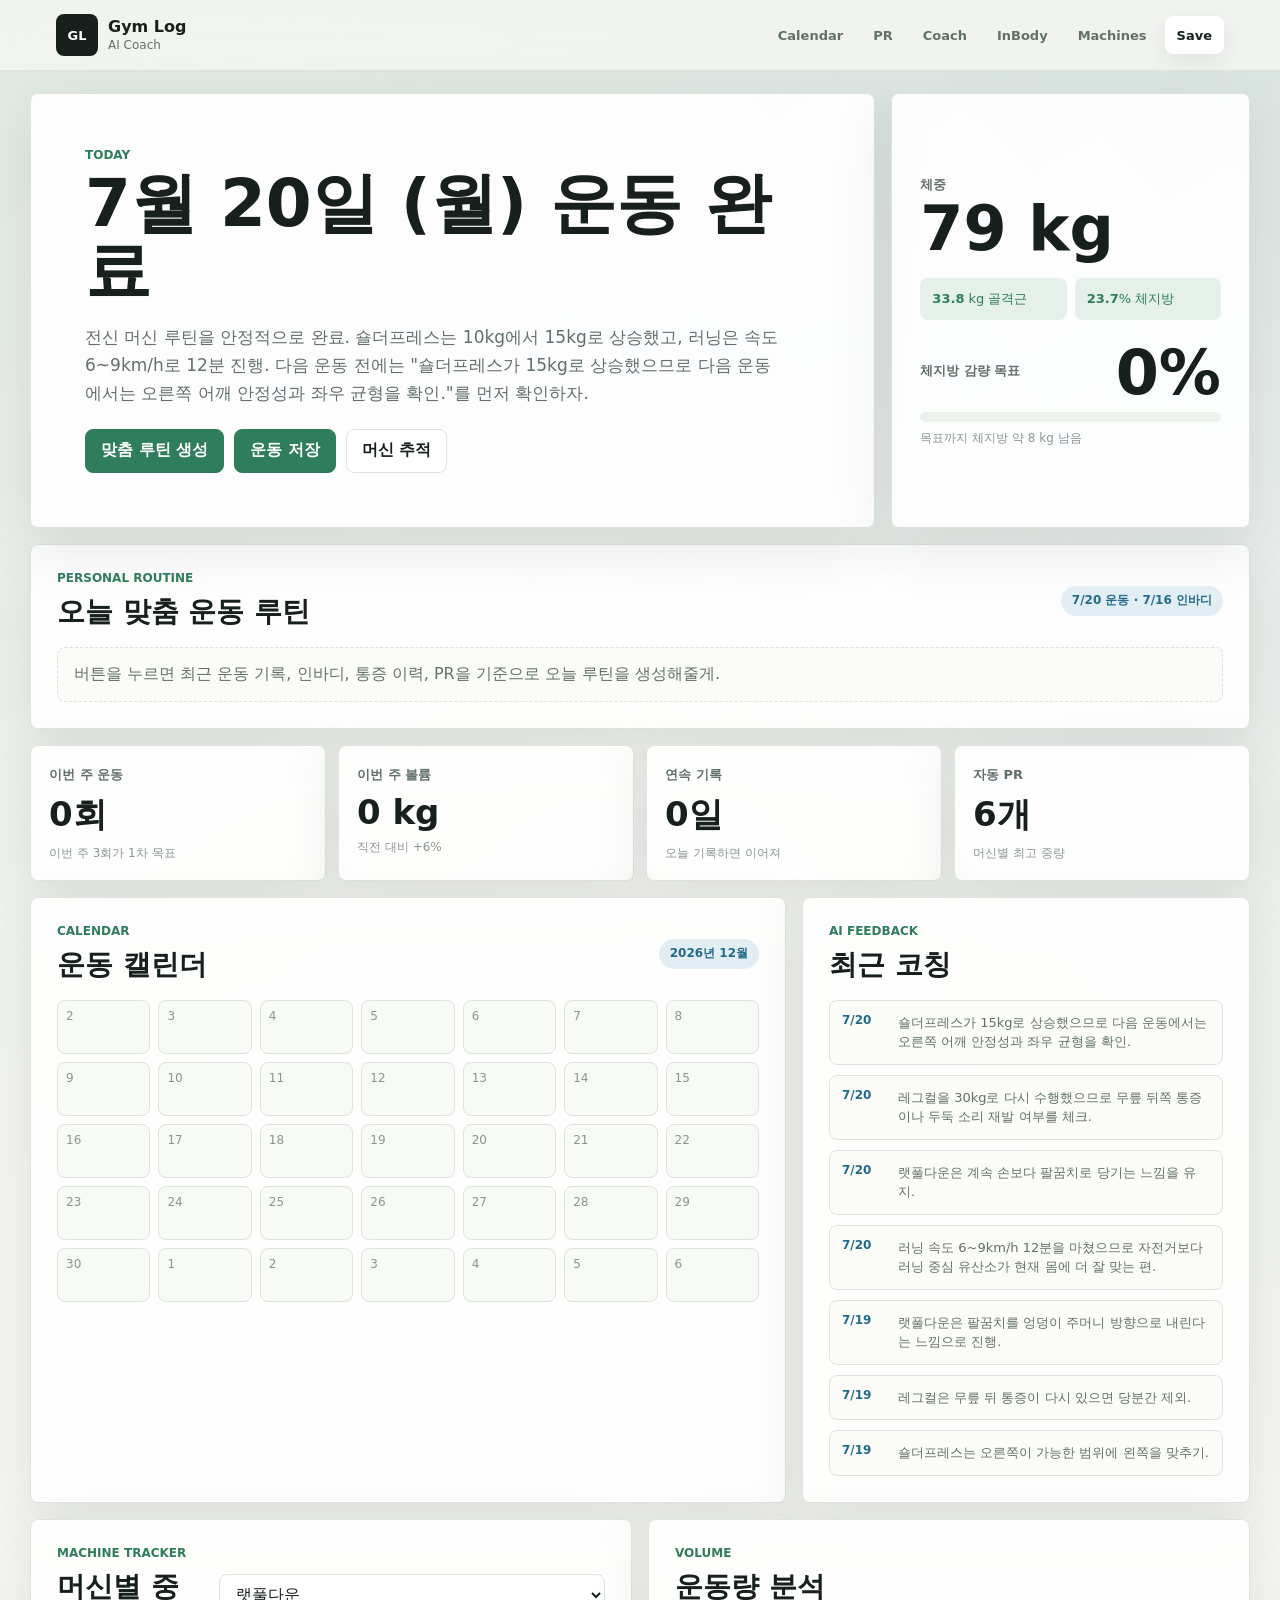
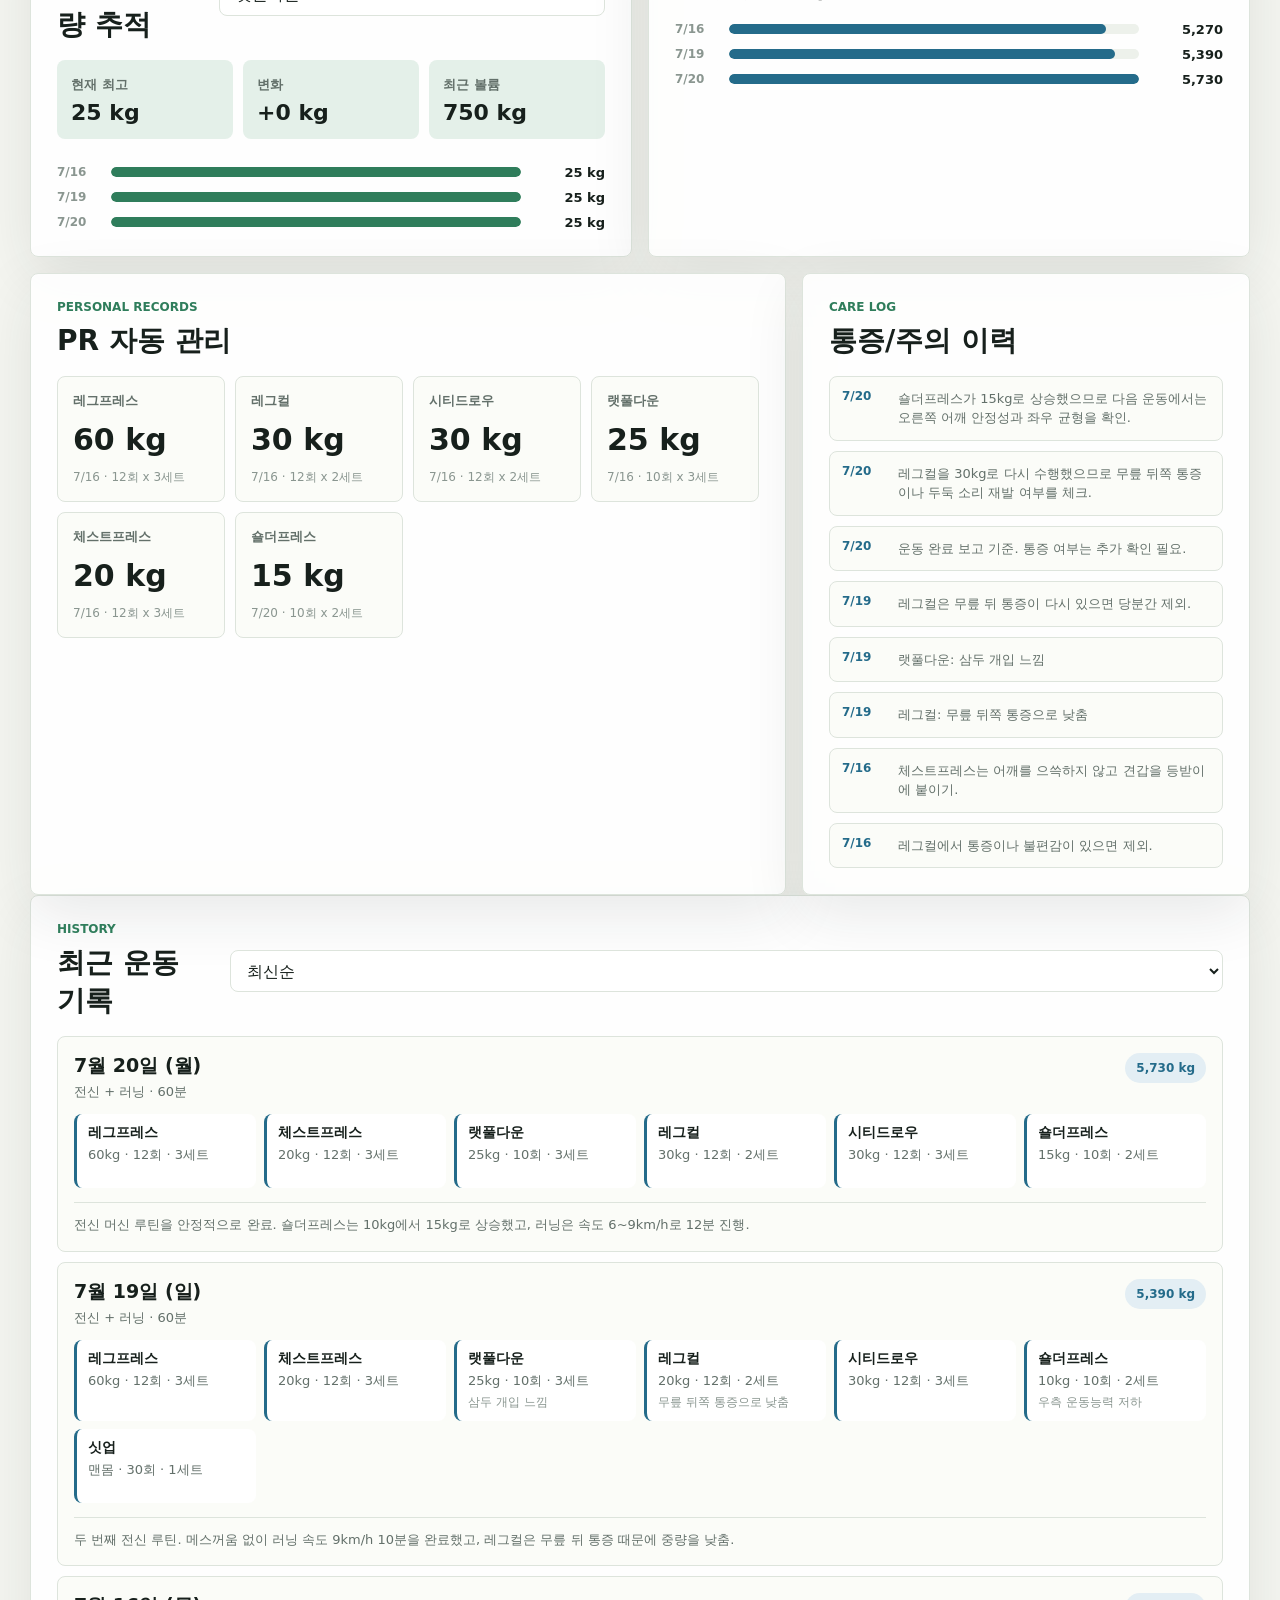
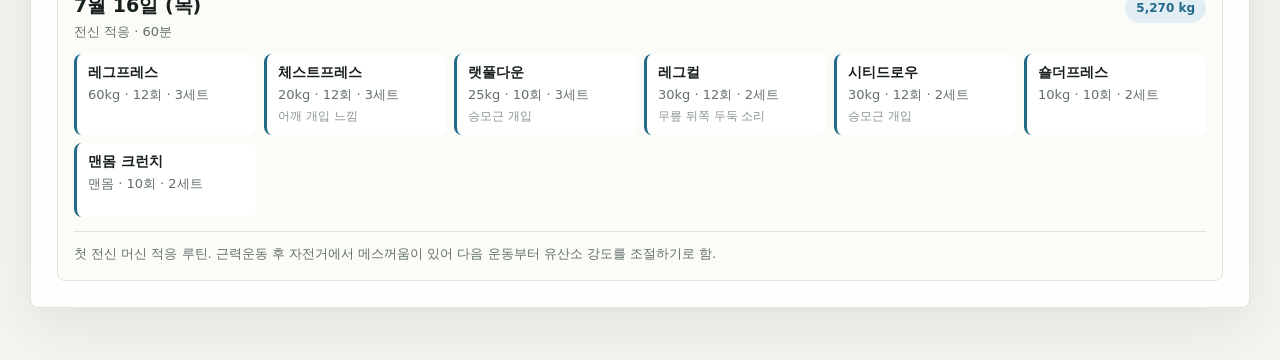
==== commit d0922b4d: "Add personalized routine generator" ====
--- a/index.html
+++ b/index.html
@@ -33,6 +33,7 @@
           <h1 id="heroTitle">운동 기록을 정리하는 중</h1>
           <p id="heroText">최근 운동, 통증 이력, PR, 목표 달성률을 한 화면에서 볼 수 있게 준비하고 있어.</p>
           <div class="hero-actions">
+            <button class="primary-button" id="generateRoutine" type="button">맞춤 루틴 생성</button>
             <a class="primary-button" href="./save.html">운동 저장</a>
             <a class="secondary-button" href="#tracker">머신 추적</a>
           </div>
@@ -56,6 +57,19 @@
             <small id="goalText">인바디가 추가되면 진행률이 자동 계산돼.</small>
           </div>
         </aside>
+      </section>
+
+      <section class="panel routine-panel" id="routine">
+        <div class="panel-heading">
+          <div>
+            <p class="eyebrow">Personal Routine</p>
+            <h2>오늘 맞춤 운동 루틴</h2>
+          </div>
+          <span class="chip" id="routineBasis">기록 기반</span>
+        </div>
+        <div id="routineOutput" class="routine-output">
+          <p class="empty">버튼을 누르면 최근 운동 기록, 인바디, 통증 이력, PR을 기준으로 오늘 루틴을 생성해줄게.</p>
+        </div>
       </section>
 
       <section class="metrics" aria-label="운동 요약">
--- a/styles.css
+++ b/styles.css
@@ -599,6 +599,108 @@
   background: #fbfcf8;
 }
 
+.routine-panel {
+  margin-top: 16px;
+}
+
+.routine-output {
+  display: grid;
+  gap: 16px;
+}
+
+.routine-summary {
+  display: grid;
+  grid-template-columns: repeat(3, 1fr);
+  gap: 10px;
+}
+
+.routine-summary article,
+.routine-card {
+  border: 1px solid var(--line);
+  border-radius: 8px;
+  background: #fbfcf8;
+}
+
+.routine-summary article {
+  min-height: 112px;
+  display: grid;
+  align-content: start;
+  gap: 7px;
+  padding: 14px;
+}
+
+.routine-summary span {
+  color: var(--muted);
+  font-size: 13px;
+  font-weight: 850;
+}
+
+.routine-summary strong {
+  font-size: 22px;
+}
+
+.routine-summary small,
+.routine-card small {
+  color: var(--quiet);
+  font-size: 12px;
+  line-height: 1.45;
+}
+
+.routine-block {
+  display: grid;
+  gap: 10px;
+}
+
+.routine-block h3 {
+  margin: 0;
+  font-size: 16px;
+}
+
+.routine-exercises {
+  display: grid;
+  grid-template-columns: repeat(auto-fit, minmax(210px, 1fr));
+  gap: 10px;
+}
+
+.routine-card {
+  min-height: 112px;
+  display: grid;
+  align-content: start;
+  gap: 6px;
+  padding: 14px;
+  border-left: 4px solid var(--green);
+}
+
+.routine-card strong {
+  font-size: 16px;
+}
+
+.routine-card span {
+  color: var(--ink);
+  font-size: 14px;
+  font-weight: 850;
+}
+
+.routine-card.caution {
+  border-left-color: var(--rose);
+  background: #fffafa;
+}
+
+.routine-notes {
+  display: grid;
+  gap: 8px;
+  padding: 14px;
+  border-radius: 8px;
+  background: var(--blue-soft);
+}
+
+.routine-notes p {
+  margin: 0;
+  color: var(--blue);
+  font-size: 13px;
+  line-height: 1.5;
+}
+
 .page-hero {
   display: grid;
   grid-template-columns: minmax(0, 1.45fr) minmax(290px, 0.7fr);
@@ -921,6 +1023,7 @@
 
   .metrics,
   .readiness-grid,
+  .routine-summary,
   .tracker-summary {
     grid-template-columns: 1fr;
   }
